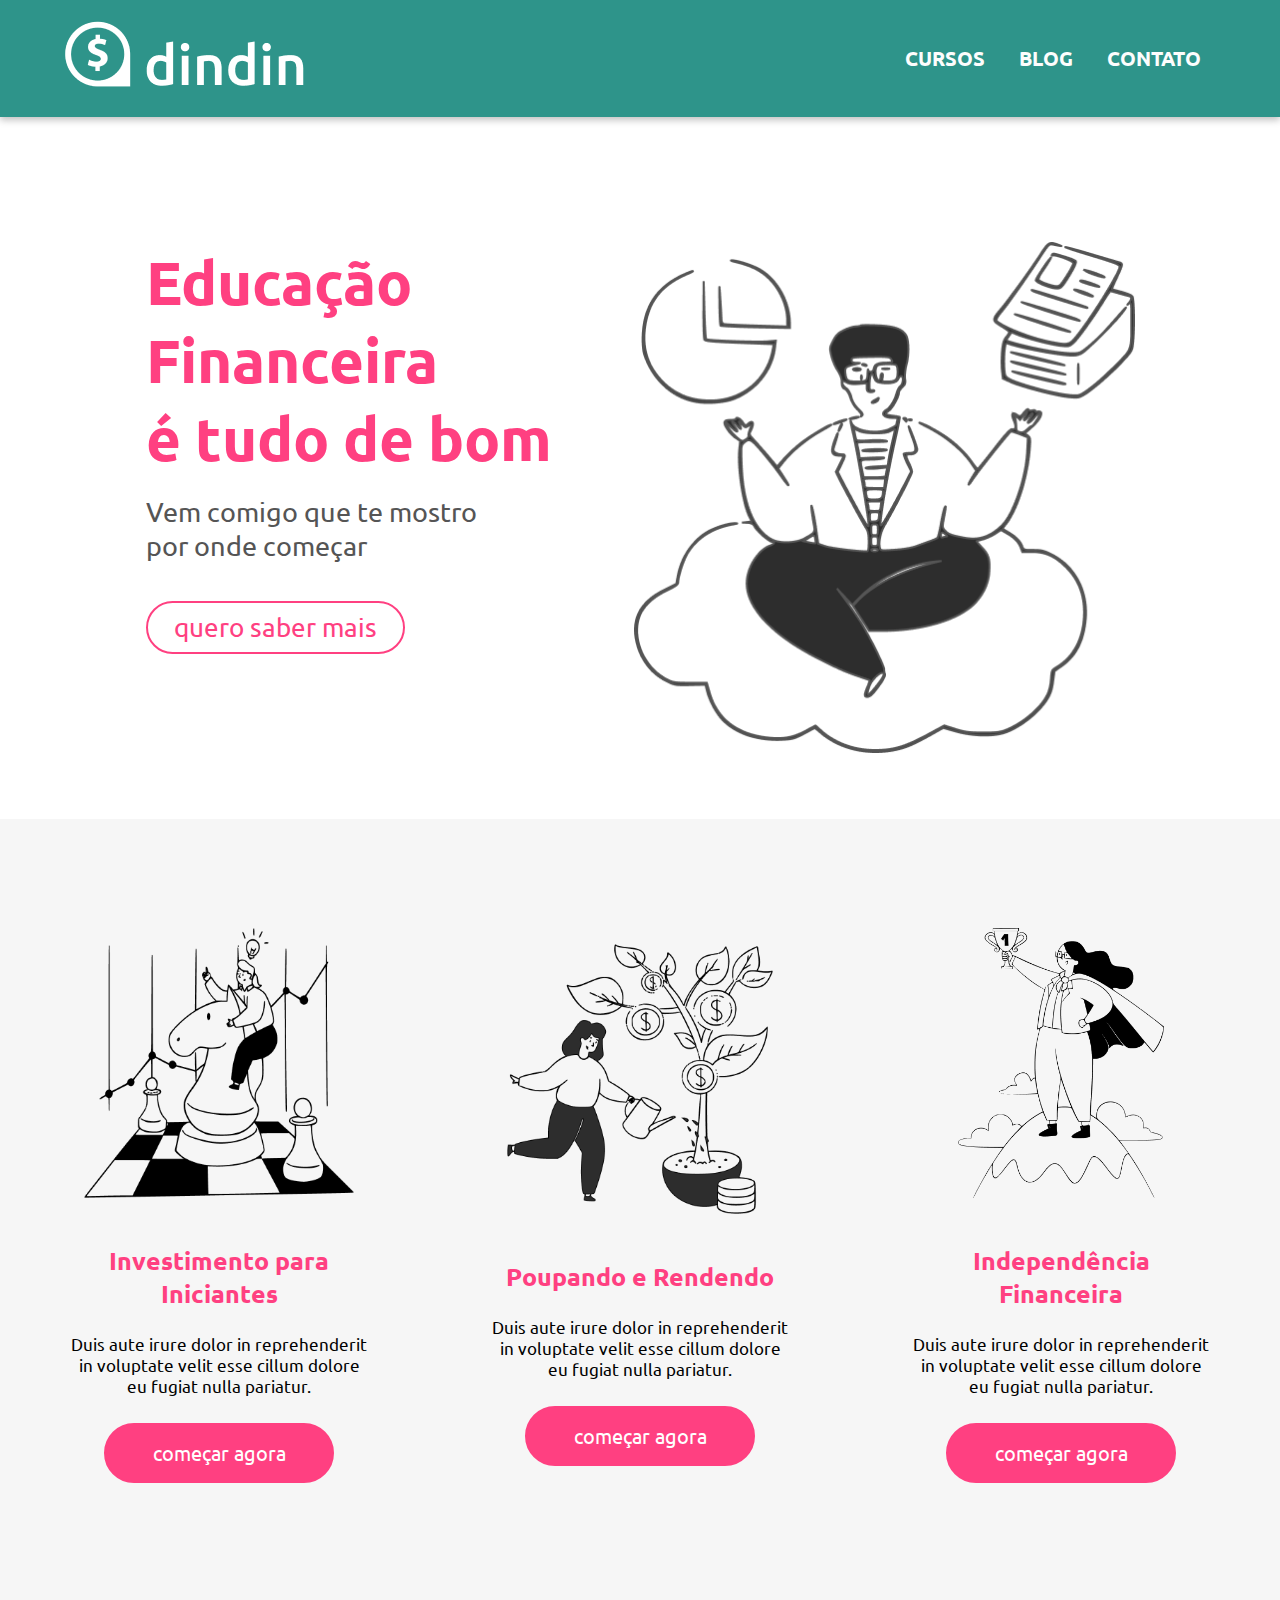
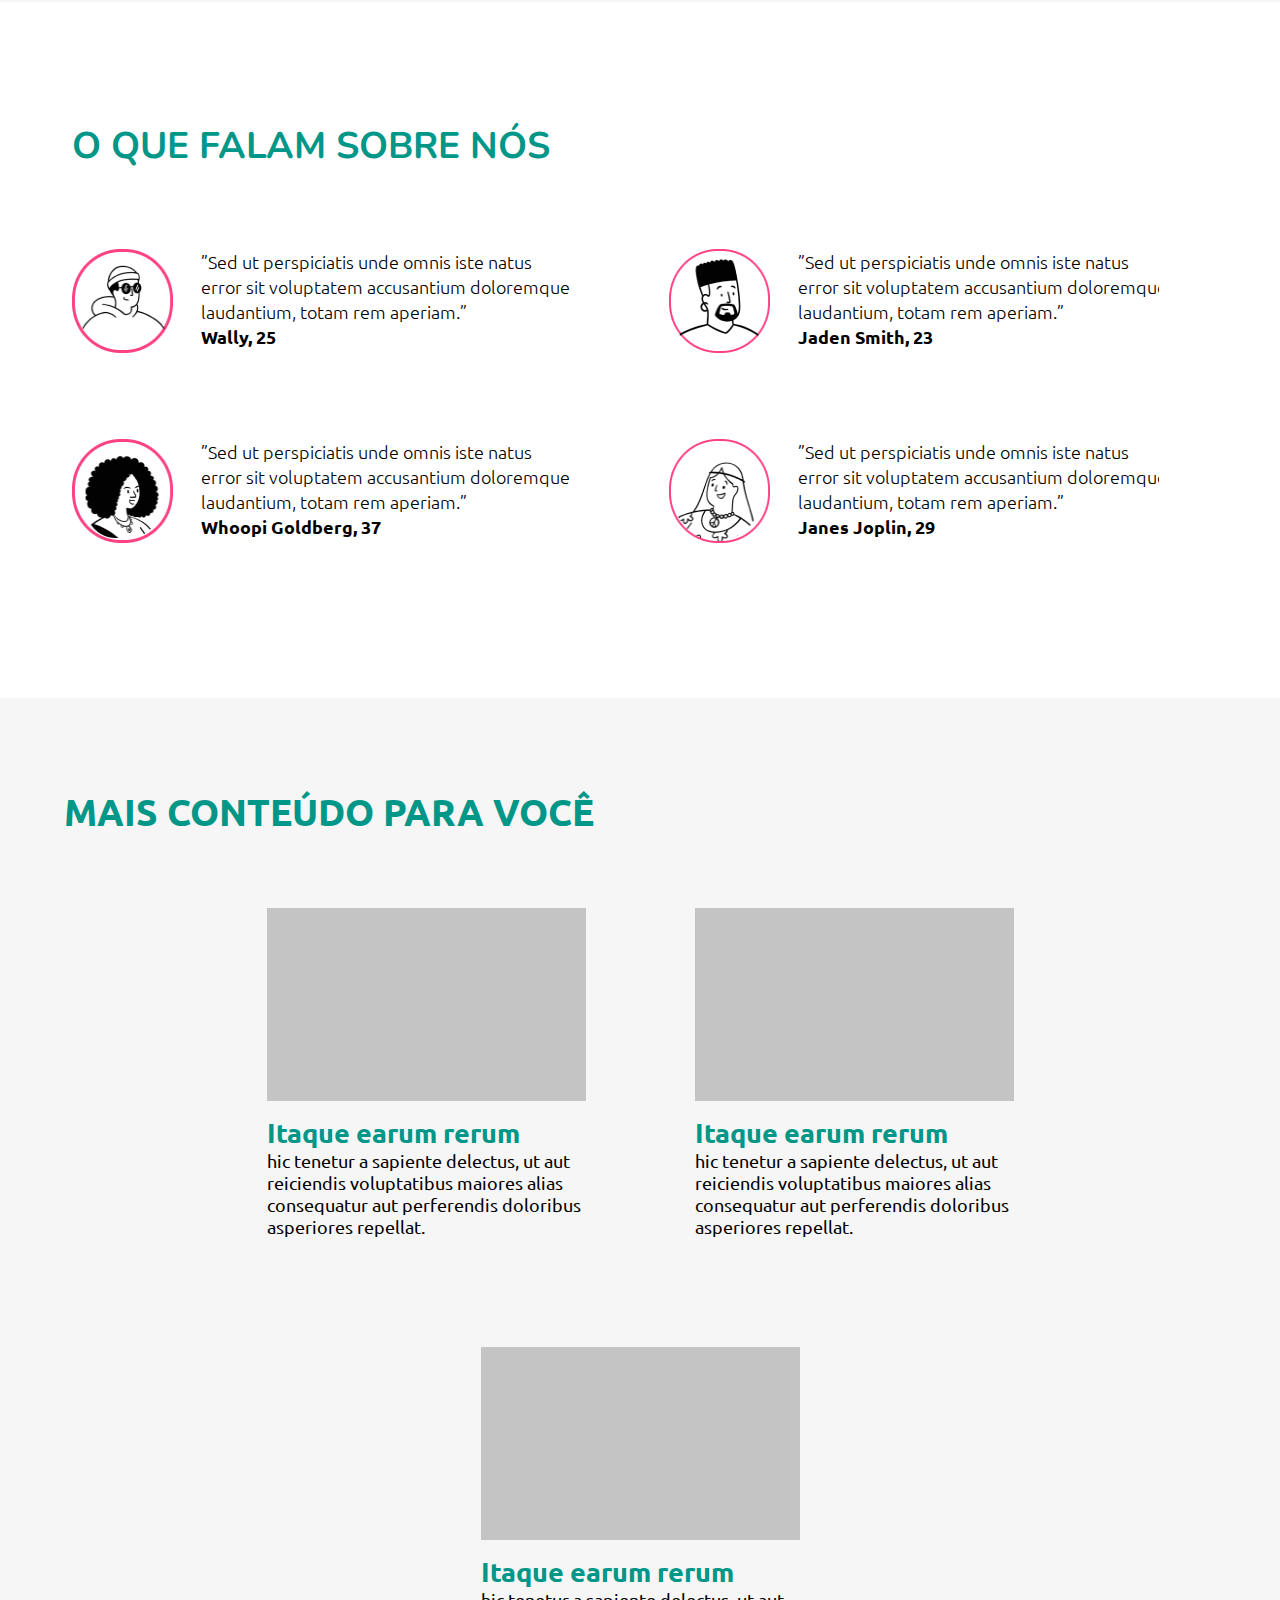
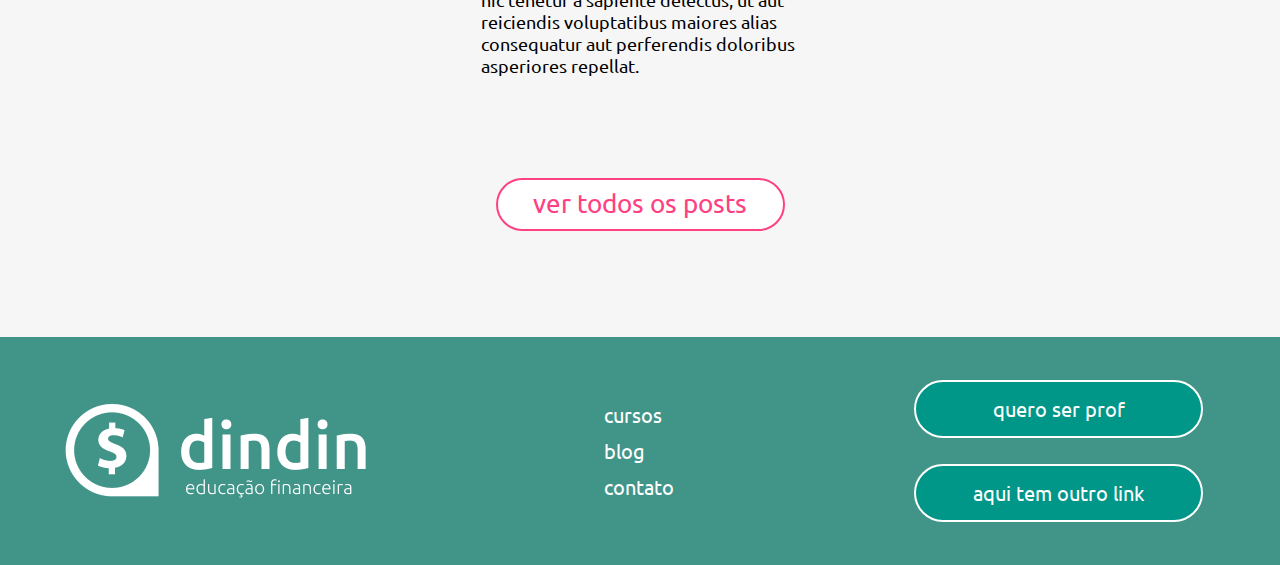
==== index.html @ cbb32b66 "after merge and sync pages" ====
<!DOCTYPE html>
<html lang="pt-br">
  <head>
    <meta charset="UTF-8" />
    <meta http-equiv="X-UA-Compatible" content="IE=edge" />
    <meta name="viewport" content="width=device-width, initial-scale=1.0" />
    <meta
      name="description"
      content="Site de conteudo para a Dindin, site de educação financeira"
    />
    <meta
      name="keywords"
      content="educação financeira, financas, educacao, dinheiro, economia"
    />
    <meta name="Author" content="Grupo 8 Desafio 1 XP45 Gama Academy" />
    <!-- Link para o CSS -->
    <link rel="stylesheet" href="./css/estilosinicio.css" />
    <title>Dindin - Educação Financeira ao seu alcançe</title>
  </head>
  <body>
    <header>
      <!-- Menu de Navegação Começa -->
      <section class="nav-container">
        <a href="./index.html">
          <img src="./img/logo-header.png" alt="Logo Dindin" />
        </a>
        <nav>
          <a href="./cursos.html">Cursos</a>
          <a href="./blog.html">Blog</a>
          <a href="#contato">Contato</a>
        </nav>
      </section>
      <!-- Menu de Navegação Termina -->
    </header>

    <!-- AQUI COMEÇA O FIRST MAIN  -->

    <main>
      <section class="first-main container">
        <div class="title">
          <h1>
            Educação Financeira<br />
            é tudo de bom
          </h1>
          <p>
            Vem comigo que te mostro<br />
            por onde começar
          </p>
          <button class="sabermais-btn">quero saber mais</button>
        </div>
        <img src="./img/ilustra-banner.png" alt="" />
      </section>

      <!-- AQUI COMEÇA O SECOND MAIN  -->
      <section class="second-main">
        <div class="container">
          <div class="ilustracao">
            <img
              src="./img/ilustra-poupando.png"
              alt="Investimento para Iniciantes"
            />
            <h4>Investimento para Iniciantes</h4>
            <p>
              Duis aute irure dolor in reprehenderit in voluptate velit esse
              cillum dolore eu fugiat nulla pariatur.
            </p>
            <button class="ilustracao-btn">começar agora</button>
          </div>
          <div class="ilustracao">
            <img
              src="./img/ilustra-investimento.png"
              alt="Investimento para Iniciantes"
            />
            <h4>Poupando e Rendendo</h4>
            <p>
              Duis aute irure dolor in reprehenderit in voluptate velit esse
              cillum dolore eu fugiat nulla pariatur.
            </p>
            <button class="ilustracao-btn">começar agora</button>
          </div>
          <div class="ilustracao">
            <img
              src="./img/ilustra-independencia.png"
              alt="Investimento para Iniciantes"
            />
            <h4>Independência Financeira</h4>
            <p>
              Duis aute irure dolor in reprehenderit in voluptate velit esse
              cillum dolore eu fugiat nulla pariatur.
            </p>
            <button class="ilustracao-btn">começar agora</button>
          </div>
        </div>
      </section>

      <!-- AQUI COMEÇA O QUE FALAM SOBRE NÓS  -->

      <section class="talk-about-us">
        <div class="container">
          <h1>O que falam sobre nós</h1>
          <div class="grid-section">
            <div class="grid">
              <img src="./img/icon-wally.png" alt="Person" />
              <div class="grid-text">
                <p>
                  ”Sed ut perspiciatis unde omnis iste natus error sit
                  voluptatem accusantium doloremque laudantium, totam rem
                  aperiam.”
                </p>
                <p class="person-name">Wally, 25</p>
              </div>
            </div>
            <div class="grid">
              <img src="./img/icon-jaden.png" alt="Person" />
              <div class="grid-text">
                <p>
                  ”Sed ut perspiciatis unde omnis iste natus error sit
                  voluptatem accusantium doloremque laudantium, totam rem
                  aperiam.”
                </p>
                <p class="person-name">Jaden Smith, 23</p>
              </div>
            </div>
            <div class="grid">
              <img src="./img/icon-whoopi.png" alt="Person" />
              <div class="grid-text">
                <p>
                  ”Sed ut perspiciatis unde omnis iste natus error sit
                  voluptatem accusantium doloremque laudantium, totam rem
                  aperiam.”
                </p>
                <p class="person-name">Whoopi Goldberg, 37</p>
              </div>
            </div>
            <div class="grid">
              <img src="./img/icon-jane.png" alt="Person" />
              <div class="grid-text">
                <p>
                  ”Sed ut perspiciatis unde omnis iste natus error sit
                  voluptatem accusantium doloremque laudantium, totam rem
                  aperiam.”
                </p>
                <p class="person-name">Janes Joplin, 29</p>
              </div>
            </div>
          </div>
        </div>
      </section>

      <!-- AQUI COMEÇA O MAIS CONTEÚDO  -->

      <section class="mais-conteudo">
        <div class="container">
          <h1>mais conteúdo para você</h1>
          <div class="conteudo-container">
            <div class="conteudo">
              <img src="./img/rectangle.png" alt="" />
              <p class="titulo">Itaque earum rerum</p>
              <p class="descricao">
                hic tenetur a sapiente delectus, ut aut reiciendis voluptatibus
                maiores alias consequatur aut perferendis doloribus asperiores
                repellat.
              </p>
            </div>
            <div class="conteudo">
              <img src="./img/rectangle.png" alt="" />
              <p class="titulo">Itaque earum rerum</p>
              <p class="descricao">
                hic tenetur a sapiente delectus, ut aut reiciendis voluptatibus
                maiores alias consequatur aut perferendis doloribus asperiores
                repellat.
              </p>
            </div>
            <div class="conteudo">
              <img src="./img/rectangle.png" alt="" />
              <p class="titulo">Itaque earum rerum</p>
              <p class="descricao">
                hic tenetur a sapiente delectus, ut aut reiciendis voluptatibus
                maiores alias consequatur aut perferendis doloribus asperiores
                repellat.
              </p>
            </div>
          </div>
          <button class="ver-posts">ver todos os posts</button>
        </div>
      </section>
    </main>
    <!-- AQUI COMEÇA O FOOTER  -->
    <footer>
      <div class="container">
        <img src="./img/logo-footer.png" alt="Logo Dindin" />
        <div class="footer-links">
          <a href="./cursos.html">cursos</a>
          <a href="#blog">blog</a>
          <a href="#contato">contato</a>
        </div>
        <div class="footer-btn">
          <button>quero ser prof</button>
          <button>aqui tem outro link</button>
        </div>
      </div>
    </footer>

    <!-- Corpo de Página Termina -->
  </body>
</html>
---- css/estilosinicio.css ----
@import url('https://fonts.googleapis.com/css2?family=Ubuntu:wght@400;500;700&display=swap');
@import url('https://fonts.googleapis.com/css2?family=Nunito:wght@300;400;700&display=swap');

:root{
  --verde-header: #2E948A;
  --verde-footer: #419488;
  --verde-azulado: #009688;
  --cinza-retangulo: #C4C4C4;
  --cinza-bg: #F6F6F6;
  --rosa: #FF4081;
}

*{
  margin: 0;
  padding: 0;
  box-sizing: border-box;
  list-style: none;
  font-family: 'Ubuntu', sans-serif;
  overflow-x: hidden;
  scroll-behavior: smooth;
}

a{
  text-decoration: none;
}

hr{
  height: 5px;
  background-color: var(--cinza-retangulo);
  border: none;
  border-radius: 20px;
}

.container{
  width: 90%;
  max-width: 1200px;
  margin: 0 auto;
}
            /* Container para ser reusado */

            /*  SECTION HEADER COMEÇA AQUI */

header {
  width: 100vw;
  height: 117px;
  background-color: var(--verde-header);
  box-shadow: 0px 3px 7px rgba(0, 0, 0, 0.25);
}

header .nav-container{
  display: flex;
  justify-content: space-between;
  align-items: center;
  height: 100%;
  width: 90%; 
  max-width: 1255px;
  margin: 0 auto;
  
}
/* Se a tela for menor que 1255px, o container vai ter width de 90% do tamanho todo da tela; se for maior, terá o máximo de 1255px */

header .nav-container nav a{
  text-transform: uppercase;
  color: #FDFDFD;
  font-size: 20px;
  font-weight: 700;
  margin: 15px;
  /* padding: 15px; */
  transition: all 0.3s ease;
}

header .nav-container nav a:hover{
  color: #C4C4C4;
}

            /*  SECTION HEADER TERMINA AQUI */

            /*  SECTION 1º MAIN COMEÇA AQUI */

.first-main{
  display: flex;
  flex-wrap: wrap;
  justify-content: center;
  max-width: 1028px;
  margin: 125px auto 66px auto;
}

.first-main .title h1{
  font-size: 60px;
  font-weight: 700;
  color: var(--rosa);
  margin-bottom: 19px;
  width: 488px;
}

.first-main .title p{
  font-size: 27px;
  color: #555555;
  margin-bottom: 38px;
}

.first-main .title .sabermais-btn{
  background-color: #fff;
  color: var(--rosa);
  border: 2px solid #FF4081;
  border-radius: 62px;
  padding: 8.5px 26px;
  font-size: 26px;
  cursor: pointer;
  transition: all 0.3s ease;
}

.first-main .title .sabermais-btn:hover{
  background-color: var(--rosa);
  color: #fff;
}

.first-main img{
  width: 501px;
  /* height: 511px; */
}

            /*  SECTION 1º MAIN TERMINA AQUI */

            /*  SECTION 2º MAIN COMEÇA AQUI */

.second-main{
  width: 100vw;
  /* height: 730px; */
  background-color: var(--cinza-bg);
  display: flex;
}

.second-main .container{
  display: flex;
  gap: 121px;
  justify-content: center;
  align-items: center;
  flex-wrap: wrap;
  margin-top: 109px;
  margin-bottom: 119px;
}

.second-main .container .ilustracao{
  /* height: 502px; */
  width: 300px;
  text-align: center;

}

.second-main .container .ilustracao img{
  height: 270px;
  margin-bottom: 43px;
}

.second-main .container .ilustracao h4{
  font-size: 25px;
  font-weight: 700;
  color: var(--rosa);
  margin-bottom: 23px;
}

.second-main .container .ilustracao p{
  font-size: 17px;
  margin-bottom: 27px;
}

.second-main .container .ilustracao .ilustracao-btn{
  background-color: var(--rosa);
  color: #fff;
  border-radius: 62px;
  border: 2px var(--rosa) solid;
  outline: none;
  padding: 15px 9px;
  width: 230px;
  font-size: 20px;
  cursor: pointer;
  transition: all 0.3s ease;
}

.second-main .container .ilustracao .ilustracao-btn:hover{
  background-color: #fff;
  color: var(--rosa);
}

            /*  SECTION 2º MAIN TERMINA AQUI */

            /*  O QUE FALAM SOBRE NÓS COMEÇA AQUI */

.talk-about-us{
  /* height: 700px; */
  margin-top: 119px;
  margin-bottom: 155px;
}

.talk-about-us .container{
  display: flex;
  flex-direction: column;
  /* justify-content: center; */
  max-width: 1087px;
  width: 90%;
  align-items: flex-start;
  position: relative;
  left: -25px;
}

.talk-about-us h1{
  position: relative;
  left: 0px;
  top: 0;
  font-weight: 700;
  font-size: 37px;
  font-family: 'Nunito';
  color: var(--verde-azulado);
  text-transform: uppercase;
  margin-bottom: 78px;

}

.talk-about-us .grid-section{
  display: grid;
  grid-template-columns: repeat(2, 500px);
  grid-template-rows: repeat(2, auto);
  column-gap: 97px;
  row-gap: 86px;
}

.talk-about-us .grid-section .grid{
  display: flex;
}

.talk-about-us .grid-section .grid img{
  margin-right: 28px;
  width: 104px;
  height: 104px;
}

.talk-about-us .grid-section .grid .grid-text{
  width: 380px;
  line-height: 25px;
  font-weight: 300;
  font-size: 18px;
}

.talk-about-us .grid-section .grid .grid-text .person-name{
  font-weight: bold;
}

            /*  O QUE FALAM SOBRE NÓS TERMINA AQUI */

            /*  MAIS CONTEÚDO COMEÇA AQUI */

.mais-conteudo{
  /* height: 750px; */
  padding-top: 91px;
  padding-bottom: 53px;
  background-color: var(--cinza-bg);
}

.mais-conteudo .container{
  display: flex;
  flex-direction: column;
  /* height: 100%; */
  max-width: 1200px;
  width: 90%;
}

.mais-conteudo .container h1{
  font-weight: 700;
  font-size: 37px;
  color: var(--verde-azulado);
  text-transform: uppercase;
}

.mais-conteudo .container .ver-posts{
  width: 289px;
  margin-bottom: 53px;
}

.mais-conteudo .conteudo-container{
  display: flex;
  flex-wrap: wrap;
  justify-content: center;
  gap: 109px;
  align-items: center;
  margin-top: 73px;
  margin-bottom: 101px;
}

.mais-conteudo .ver-posts{
  align-self: center;
  background-color: #fff;
  color: var(--rosa);
  border: 2px solid #FF4081;
  border-radius: 62px;
  padding: 8.5px 26px;
  font-size: 26px;
  cursor: pointer;
  transition: all 0.3s ease;
}

.mais-conteudo .ver-posts:hover{
  background-color: var(--rosa);
  color: #fff;
}

.mais-conteudo .conteudo-container .conteudo{
  width: 319px;
}

.mais-conteudo .conteudo-container .conteudo img{
  margin-bottom: 11px;
}

.mais-conteudo .conteudo-container .conteudo .titulo{
  font-weight: 700;
  font-size: 27px;
  color: var(--verde-azulado);
}

.mais-conteudo .conteudo-container .conteudo .descricao{
  font-size: 18px;
}

            /*  MAIS CONTEÚDO TERMINA AQUI */

            /*  FOOTER COMEÇA AQUI */

footer{
  width: 100vw;
  background-color: var(--verde-footer);
}

footer .container{
margin: 30px auto;
  max-width: 1255px;
  display: flex;
  justify-content: space-between;
  align-items: center;
}

footer .container .footer-links{
  display: flex;
  flex-direction: column;
}

footer .container .footer-links a{
  font-size: 20px;
  padding: 5px;
  font-family: 'Ubuntu';
  color: #fff;
}

footer .container .footer-btn{
  display: flex;
  flex-direction: column;
  
}

footer .container .footer-btn button{
  background-color: var(--verde-azulado);
  color: #fff;
  border: 2px solid #fff;
  border-radius: 62px;
  padding: 14px;
  margin: 13px;
  width: 289px;
  font-size: 20px;
  cursor: pointer;
}

            /*  FOOTER TERMINA AQUI */

            /* PÁGINA CURSOS.HTML COMEÇA AQUI */
main{
  font-family: 'Ubuntu';
}
.cursos-title h1{
  font-weight: 700;
  font-size: 60px;
  margin-top: 81px;
  color: var(--rosa);
}

.cursos-title p{
  font-size: 20px;
  color: #555555;
}

.cursos-container .curso-options{
  display: grid; 
  grid-template-columns: 1fr 2fr; 
  gap: 53px;
  align-items: center;
  margin-top: 40px;
  margin-bottom: 68px;
}

.cursos-container .curso-options img{
  padding: 53px 0;
}

.cursos-container .curso-options .options-txt h4{
  font-weight: 700;
  font-size: 35px;
  color: var(--rosa);
  margin-bottom: 37px;
}

.cursos-container .curso-options .options-txt p{
  font-weight: 300;
  font-size: 18px;
  margin-bottom: 53px;
}

.cursos-container .curso-options .options-txt button{
  align-self: center;
  background-color: var(--verde-footer);
  color: #fff ;
  border-radius: 62px;
  border: none;
  width: 216px;
  padding: 13px 8px;
  font-size: 20px;
  cursor: pointer;
  transition: all 0.3s ease;
}

.cursos-container .curso-options .options-txt button:hover{
  background-color: #1a7e6f;
}

            /* PÁGINA CURSOS.HTML TERMINA AQUI */

            /* RESPONSIVIDADE */

@media (max-width: 1100px){
  .first-main .title{
    text-align: center;
    margin-top: 0;
  }
  .first-main .title .sabermais-btn{
    margin-bottom: 30px;
  } 
  .first-main img{
    display: none;
  }

  .talk-about-us .container{
    align-items: center;
  }
  .talk-about-us .grid-section{
    grid-template-columns: 600px;
    grid-template-rows: repeat(4, auto);
  }
  .talk-about-us .grid-section .grid{
    width: 800px;
  }
  .talk-about-us .grid-section .grid .grid-text{
    width: 481px;
  }
  .mais-conteudo .container h1{
    text-align: center;
  }

            /* Página Cursos */

  .cursos-container .curso-options img{
    width: 250px;
  }
}

@media (max-width:850px){
  footer .container img{
    width: 200px;
  }
  footer .container .footer-btn button{
    font-size: 14px;
    width: 180px;
  }
}


@media (max-width:680px){
  .first-main .title h1{
    font-size: 38px;
    width: 250px;
  }
  .first-main .title p{
    font-size: 18px;
  }
  .first-main .title .sabermais-btn{
    font-size: 18px;
  }

  .talk-about-us .container{
    left: 0;
  }
  .talk-about-us h1{
    text-align: center;
    font-size: 32px;
  }
  .talk-about-us .grid-section{
    grid-template-columns: 400px;
    grid-template-rows: repeat(4, auto);
  }
  .talk-about-us .grid-section .grid{
    width: 600px;
  }
  .talk-about-us .grid-section .grid .grid-text{
    width: 270px;
  }

  header{
    height: 150px;
  }
  header .nav-container{
    flex-direction: column;
    justify-content: space-evenly;
  }
  header .nav-container nav a{
    font-size: 14px;
  }

            /* Página Cursos */

  .cursos-container .curso-options{
    display: flex;
    text-align: center;
  }
  .cursos-container .curso-options img{
    display: none;
  }
}

@media (max-width:580px){
  footer .container{
    flex-direction: column;
  }
  footer .container .footer-links{
    flex-direction: row;
    margin: 15px auto;
  }
  footer .container .footer-btn button{
    margin: 4px;
    width: 260px;
  }
}

@media (max-width:430px){
  .talk-about-us .grid-section{
    grid-template-columns: 250px;
    grid-template-rows: repeat(4, auto);
    text-align: center;
  }
  .talk-about-us .container .grid-section .grid img{
    display: none;
  }
}
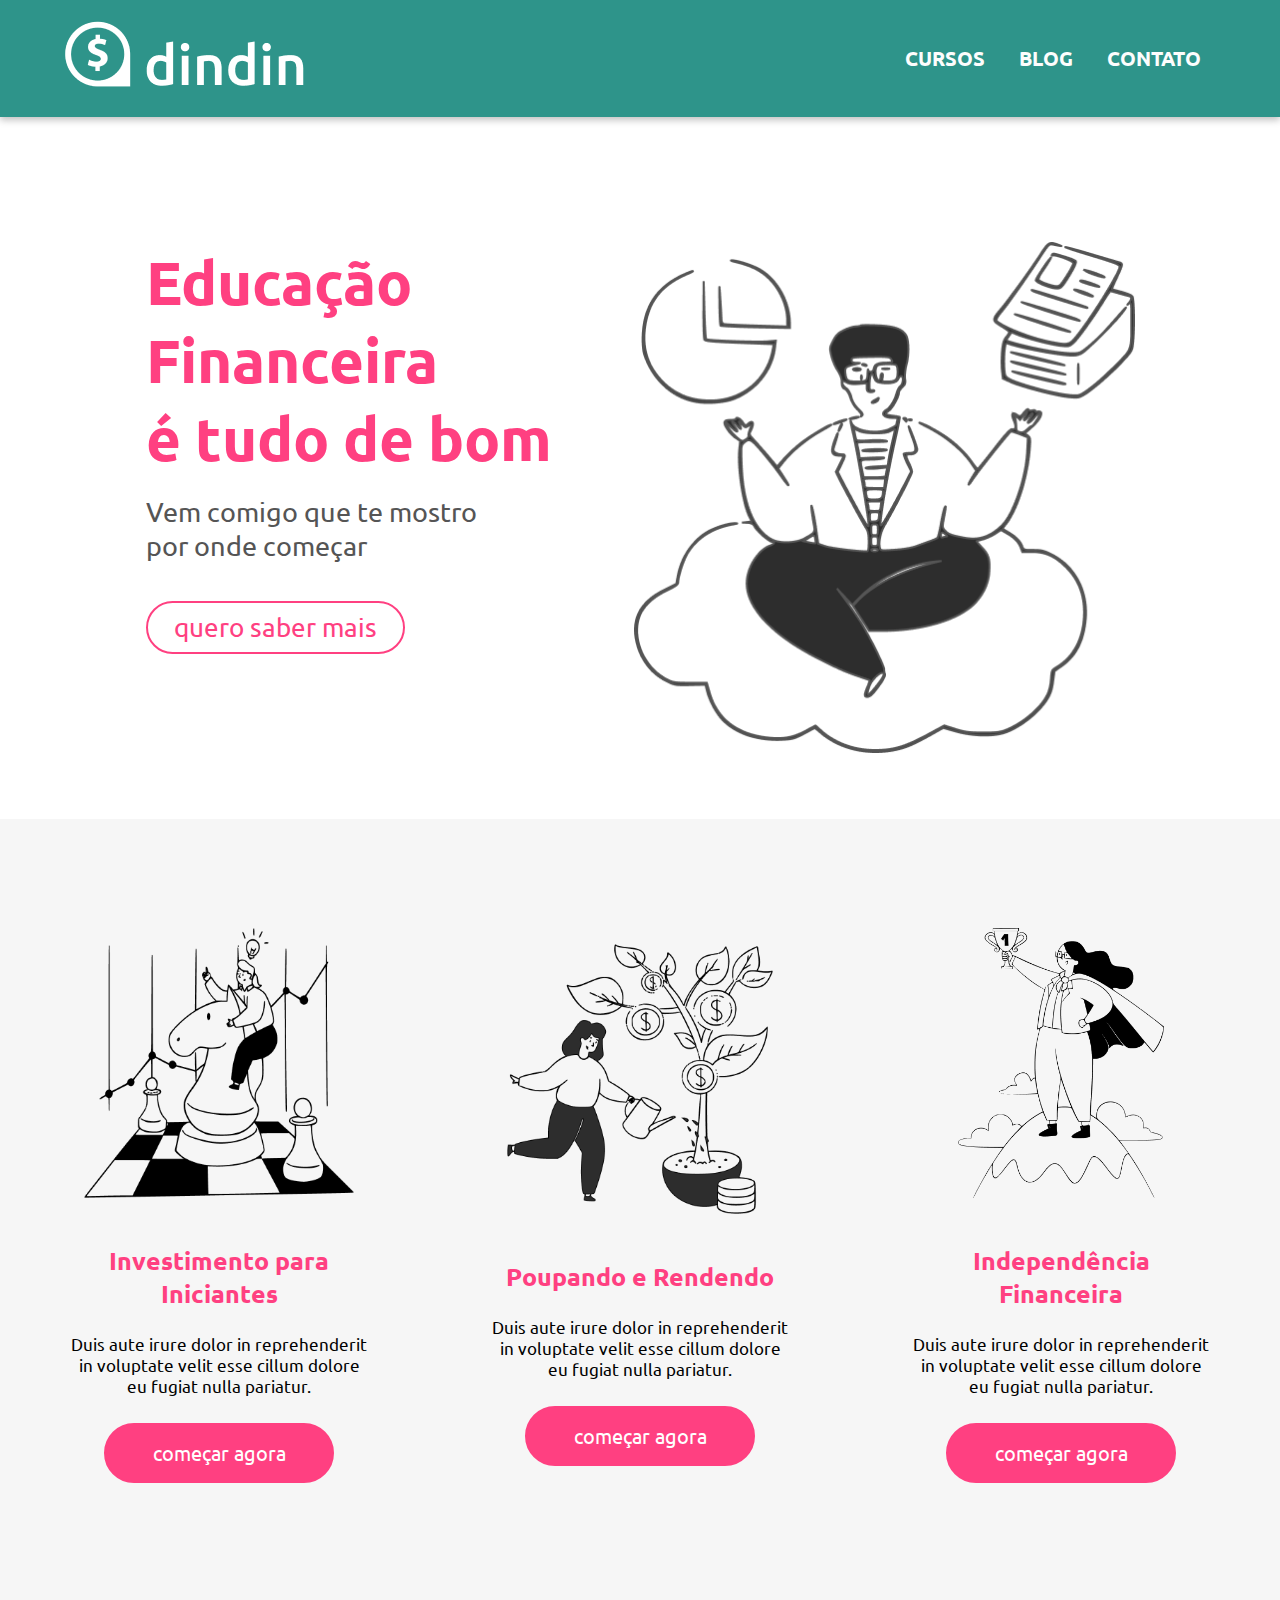
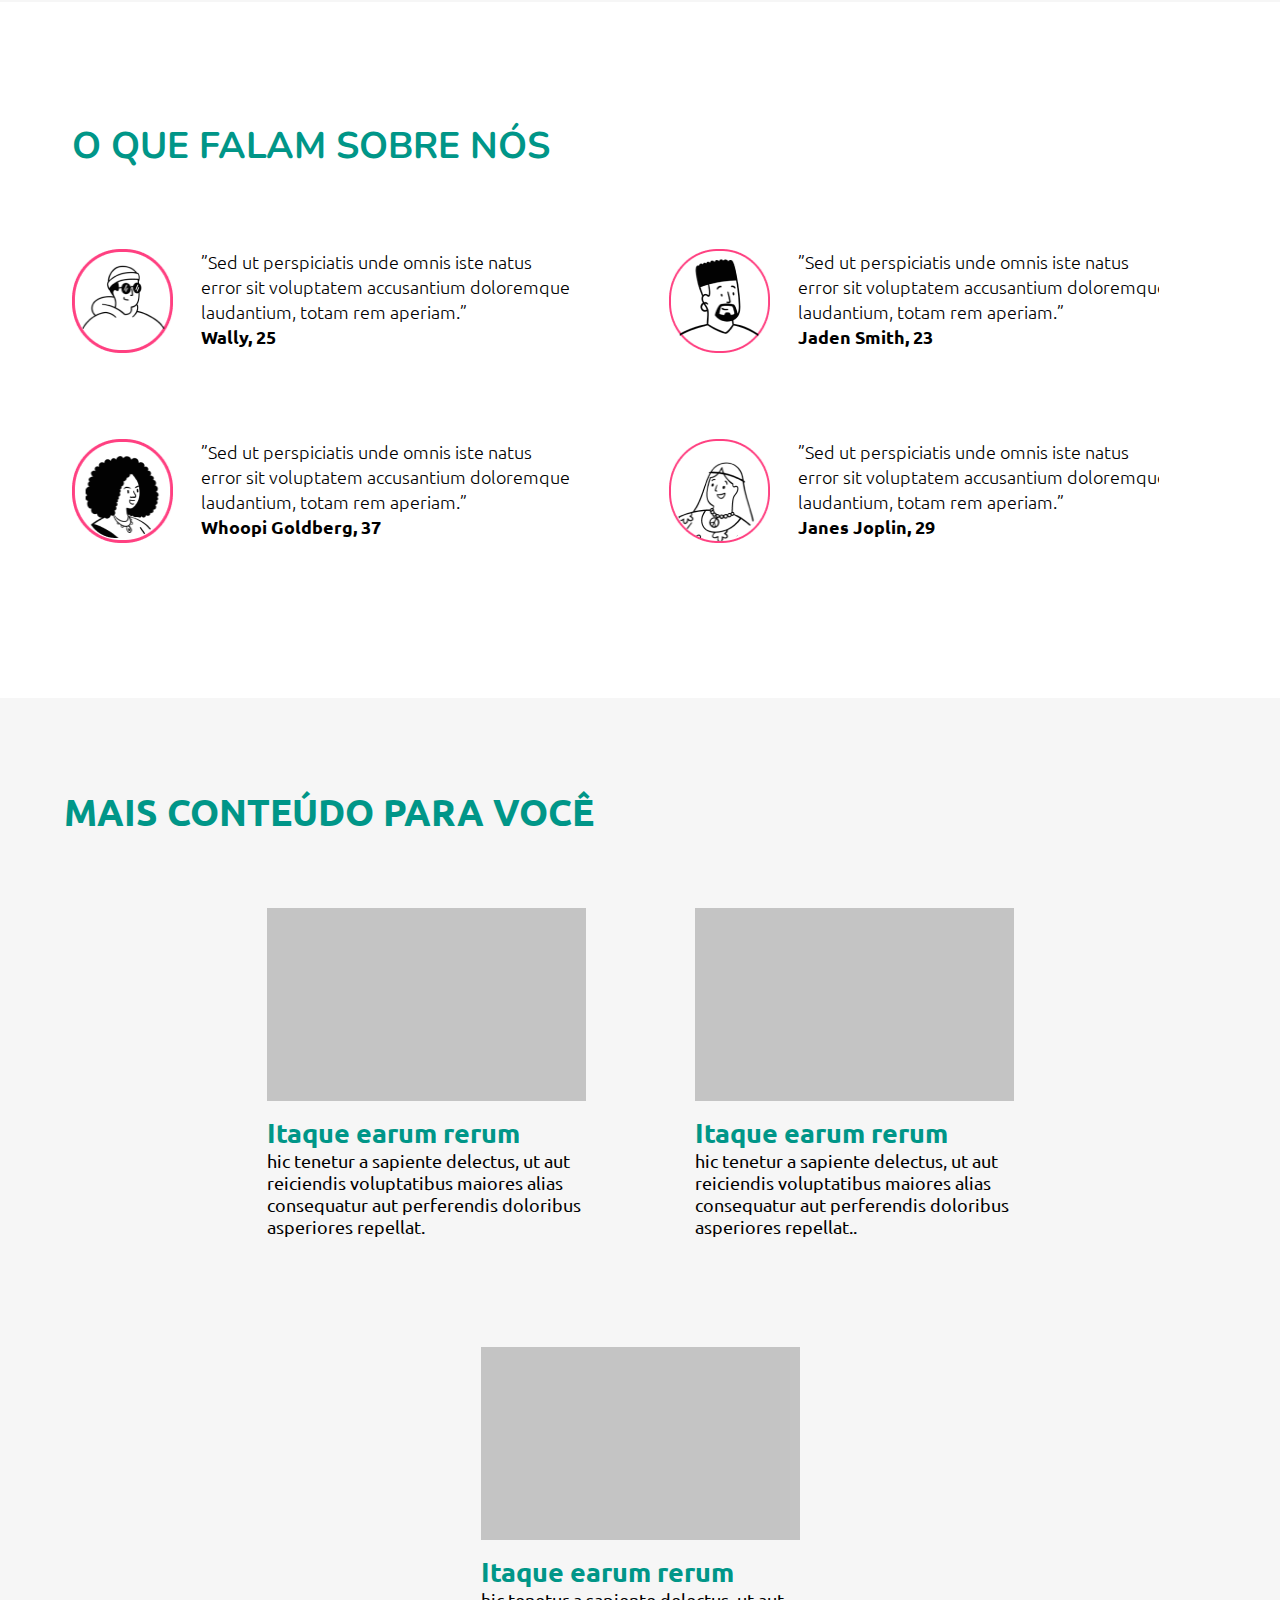
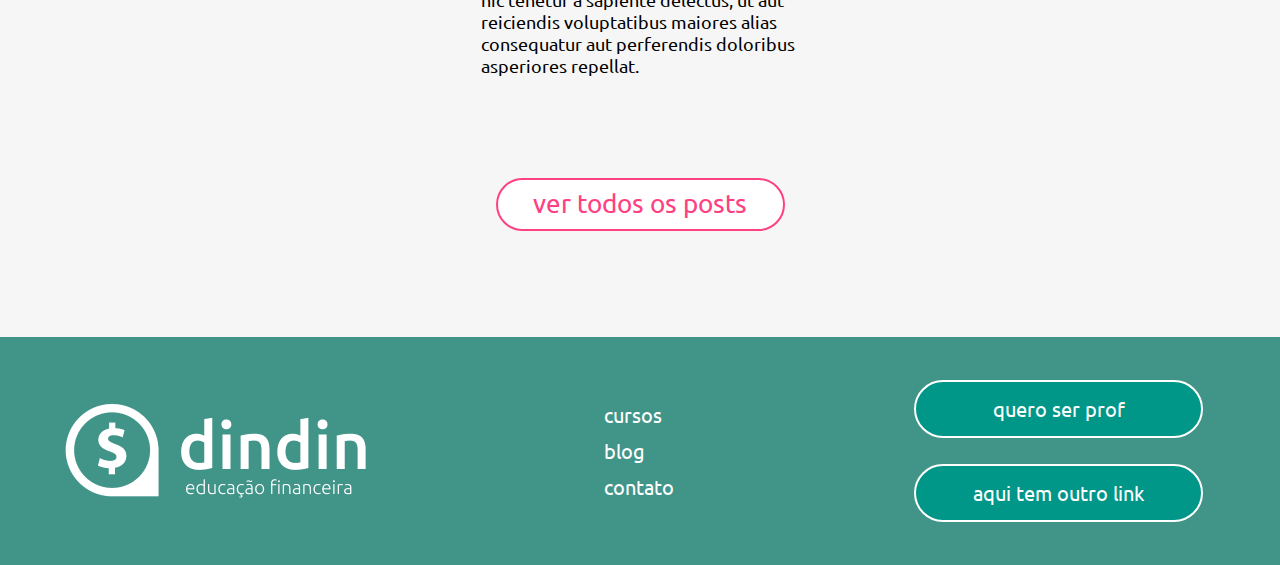
==== commit 403fc1d9: "teste" ====
--- a/index.html
+++ b/index.html
@@ -27,7 +27,7 @@
         <nav>
           <a href="./cursos.html">Cursos</a>
           <a href="./blog.html">Blog</a>
-          <a href="#contato">Contato</a>
+          <a href="./contato.html">Contato</a>
         </nav>
       </section>
       <!-- Menu de Navegação Termina -->
@@ -46,7 +46,9 @@
             Vem comigo que te mostro<br />
             por onde começar
           </p>
-          <button class="sabermais-btn">quero saber mais</button>
+          <a href="./cursos.html"
+            ><button class="sabermais-btn">quero saber mais</button>
+          </a>
         </div>
         <img src="./img/ilustra-banner.png" alt="" />
       </section>
@@ -64,7 +66,9 @@
               Duis aute irure dolor in reprehenderit in voluptate velit esse
               cillum dolore eu fugiat nulla pariatur.
             </p>
-            <button class="ilustracao-btn">começar agora</button>
+            <a href="./curso.html">
+              <button class="ilustracao-btn">começar agora</button>
+            </a>
           </div>
           <div class="ilustracao">
             <img
@@ -76,7 +80,9 @@
               Duis aute irure dolor in reprehenderit in voluptate velit esse
               cillum dolore eu fugiat nulla pariatur.
             </p>
-            <button class="ilustracao-btn">começar agora</button>
+            <a href="./curso.html">
+              <button class="ilustracao-btn">começar agora</button>
+            </a>
           </div>
           <div class="ilustracao">
             <img
@@ -88,7 +94,9 @@
               Duis aute irure dolor in reprehenderit in voluptate velit esse
               cillum dolore eu fugiat nulla pariatur.
             </p>
-            <button class="ilustracao-btn">começar agora</button>
+            <a href="./curso.html">
+              <button class="ilustracao-btn">começar agora</button>
+            </a>
           </div>
         </div>
       </section>
@@ -168,7 +176,7 @@
               <p class="descricao">
                 hic tenetur a sapiente delectus, ut aut reiciendis voluptatibus
                 maiores alias consequatur aut perferendis doloribus asperiores
-                repellat.
+                repellat..
               </p>
             </div>
             <div class="conteudo">
@@ -181,7 +189,9 @@
               </p>
             </div>
           </div>
-          <button class="ver-posts">ver todos os posts</button>
+          <a href="./blog.html">
+            <button class="ver-posts">ver todos os posts</button>
+          </a>
         </div>
       </section>
     </main>
@@ -191,8 +201,8 @@
         <img src="./img/logo-footer.png" alt="Logo Dindin" />
         <div class="footer-links">
           <a href="./cursos.html">cursos</a>
-          <a href="#blog">blog</a>
-          <a href="#contato">contato</a>
+          <a href="./blog.html">blog</a>
+          <a href="./contato.html">contato</a>
         </div>
         <div class="footer-btn">
           <button>quero ser prof</button>
--- a/css/estilosinicio.css
+++ b/css/estilosinicio.css
@@ -287,8 +287,13 @@
   margin-bottom: 101px;
 }
 
-.mais-conteudo .ver-posts{
+.mais-conteudo a{
   align-self: center;
+}
+
+.mais-conteudo a .ver-posts{
+  /* align-self: center; */
+  align-items: center;
   background-color: #fff;
   color: var(--rosa);
   border: 2px solid #FF4081;
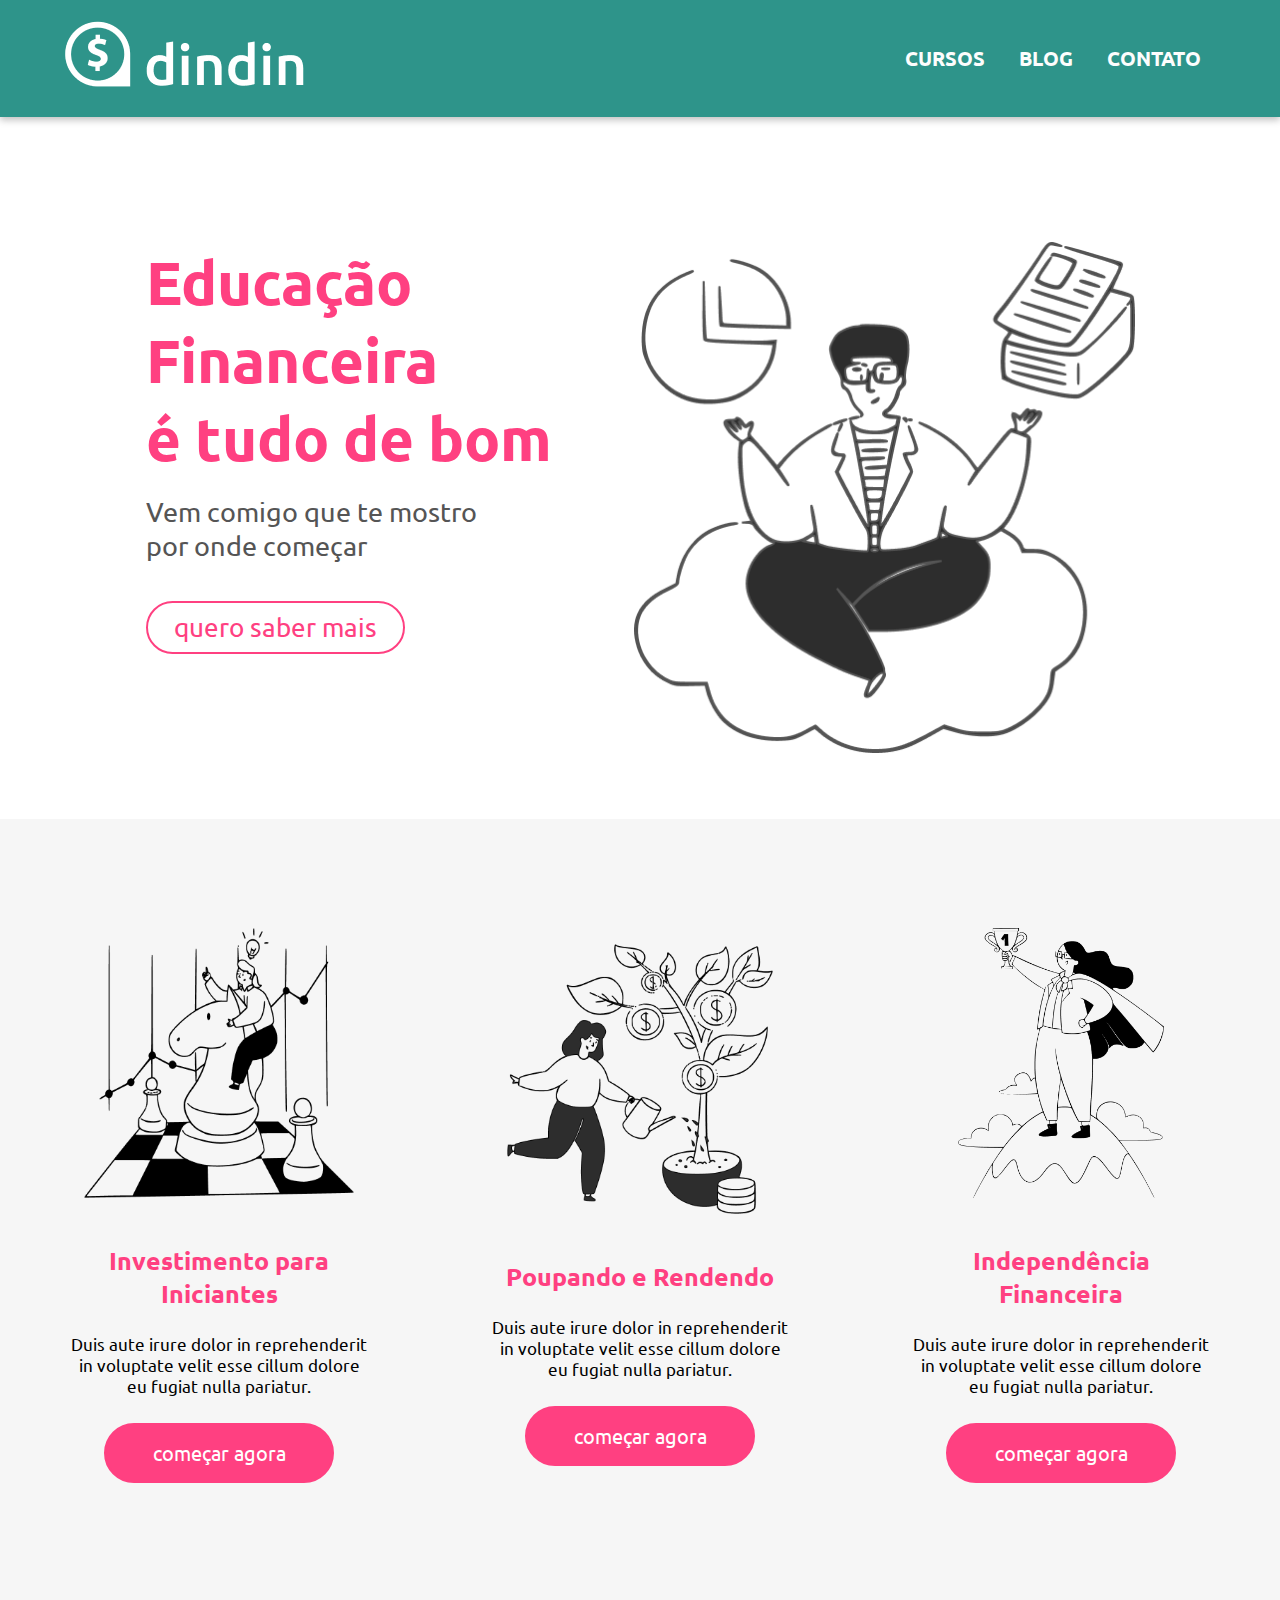
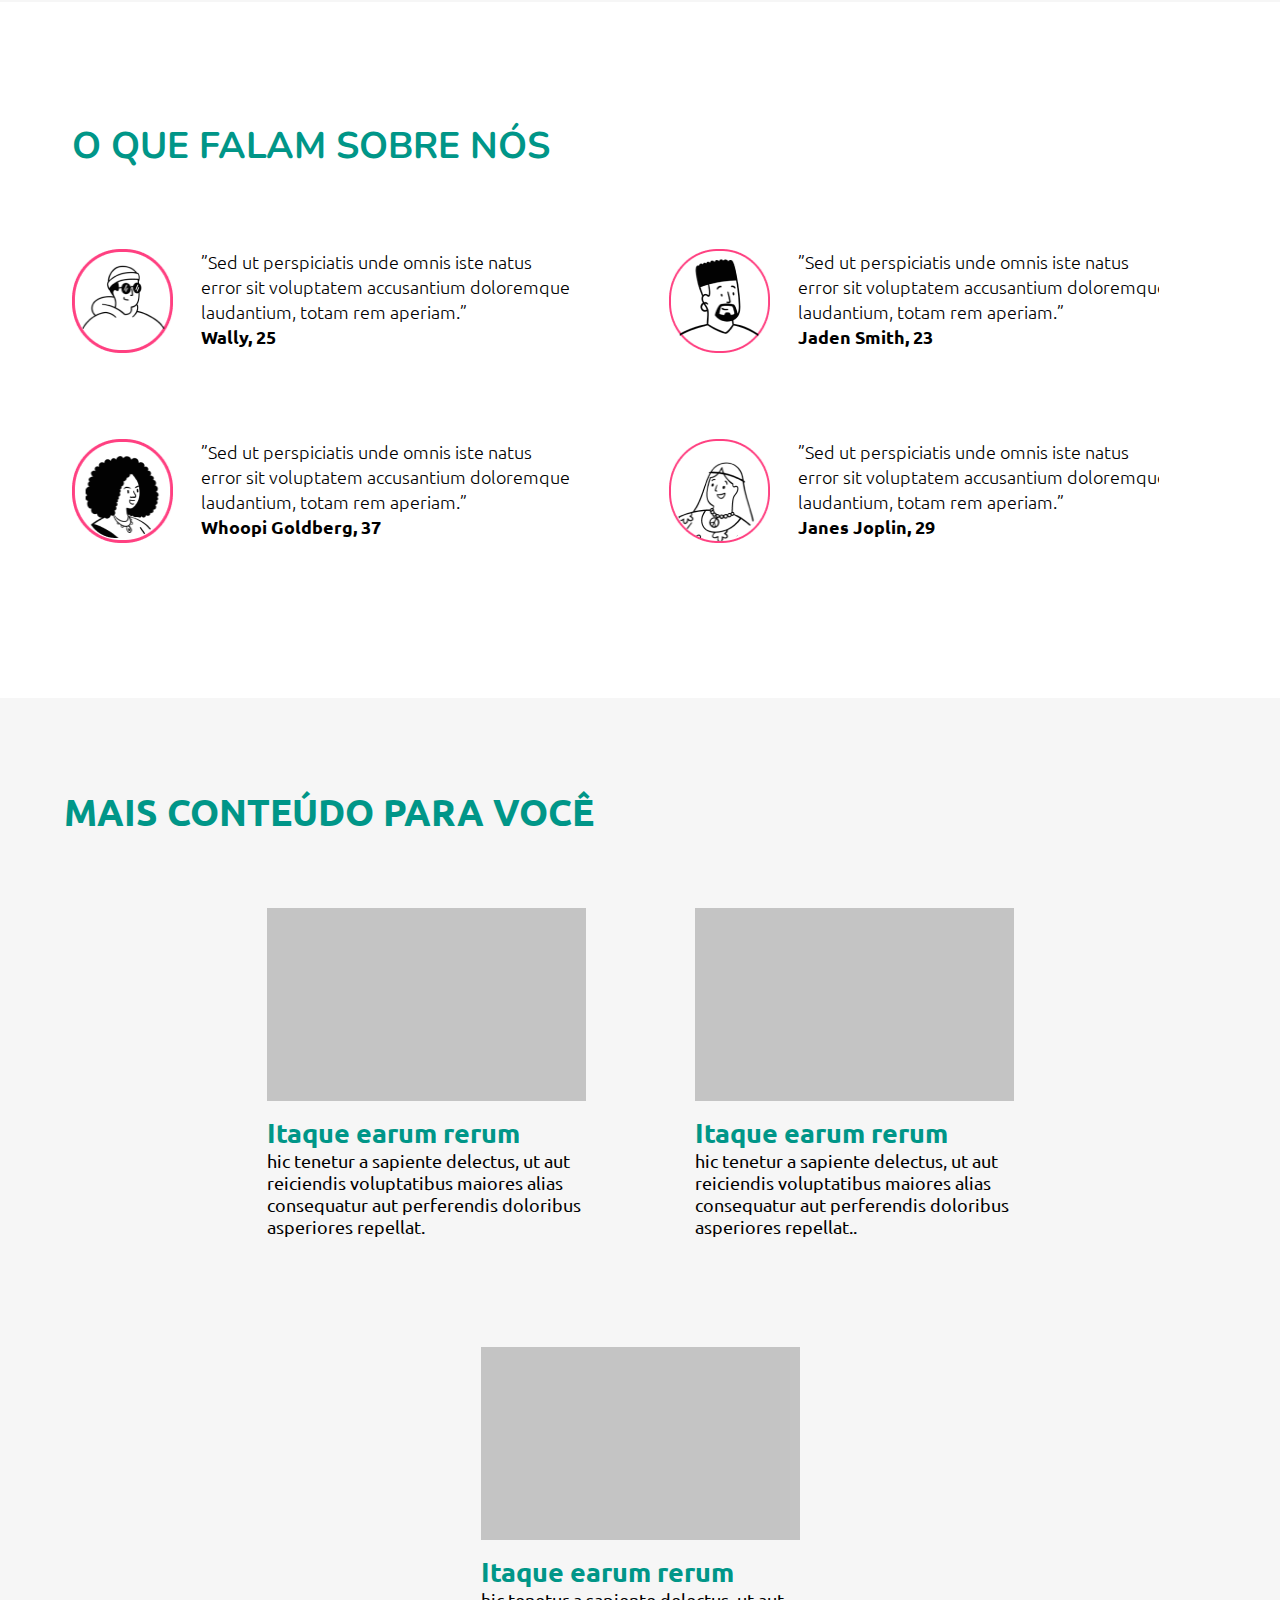
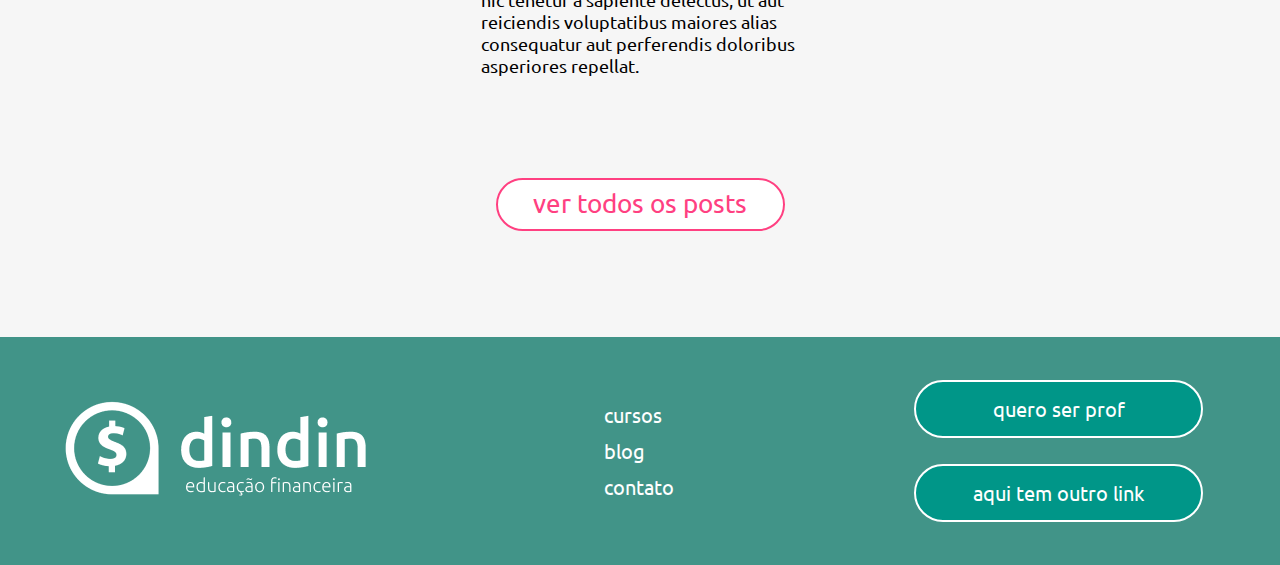
==== commit 7b333c9c: "favicon added" ====
--- a/index.html
+++ b/index.html
@@ -13,6 +13,12 @@
       content="educação financeira, financas, educacao, dinheiro, economia"
     />
     <meta name="Author" content="Grupo 8 Desafio 1 XP45 Gama Academy" />
+    <!-- Favicon -->
+    <link
+      rel="shortcut icon"
+      href="./img/dindin-logo-favicon.png"
+      type="image/x-icon"
+    />
     <!-- Link para o CSS -->
     <link rel="stylesheet" href="./css/estilosinicio.css" />
     <title>Dindin - Educação Financeira ao seu alcançe</title>
@@ -198,7 +204,9 @@
     <!-- AQUI COMEÇA O FOOTER  -->
     <footer>
       <div class="container">
-        <img src="./img/logo-footer.png" alt="Logo Dindin" />
+        <a href="./index.html">
+          <img src="./img/logo-footer.png" alt="Logo Dindin" />
+        </a>
         <div class="footer-links">
           <a href="./cursos.html">cursos</a>
           <a href="./blog.html">blog</a>
